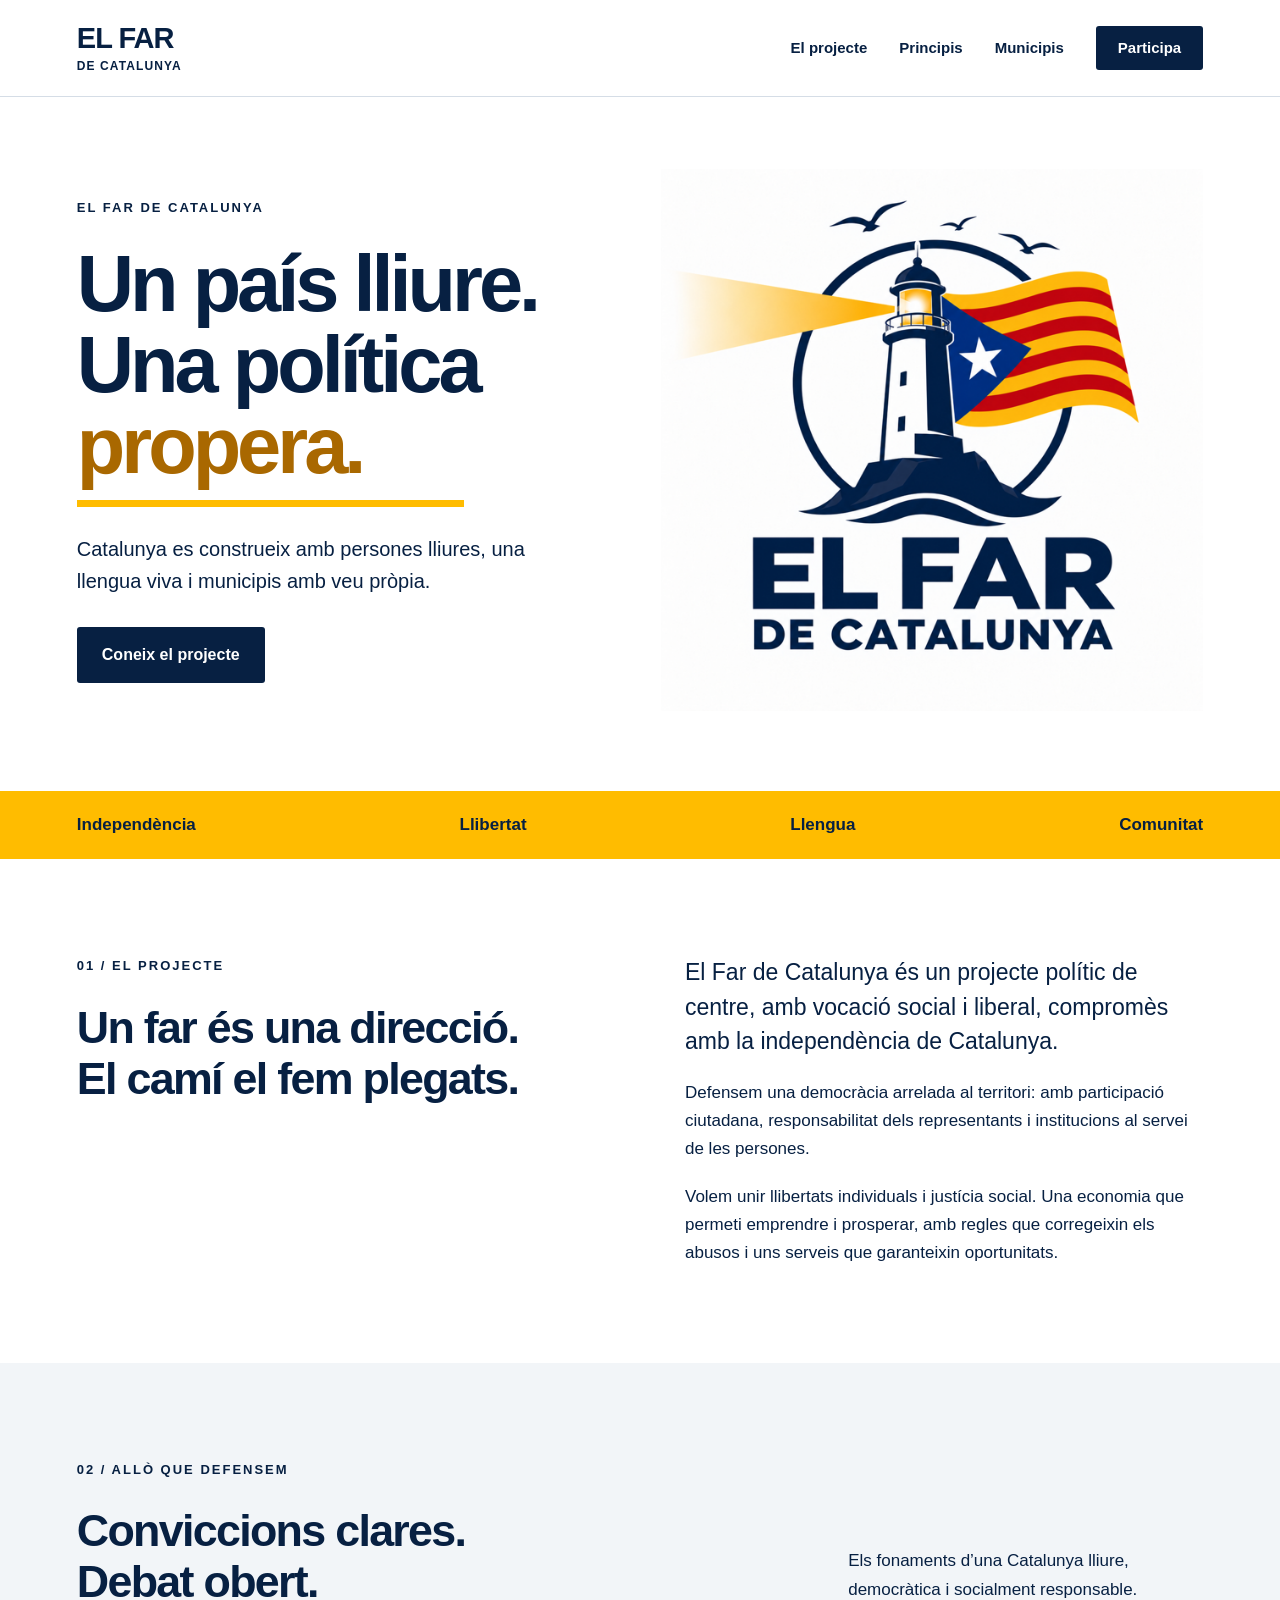
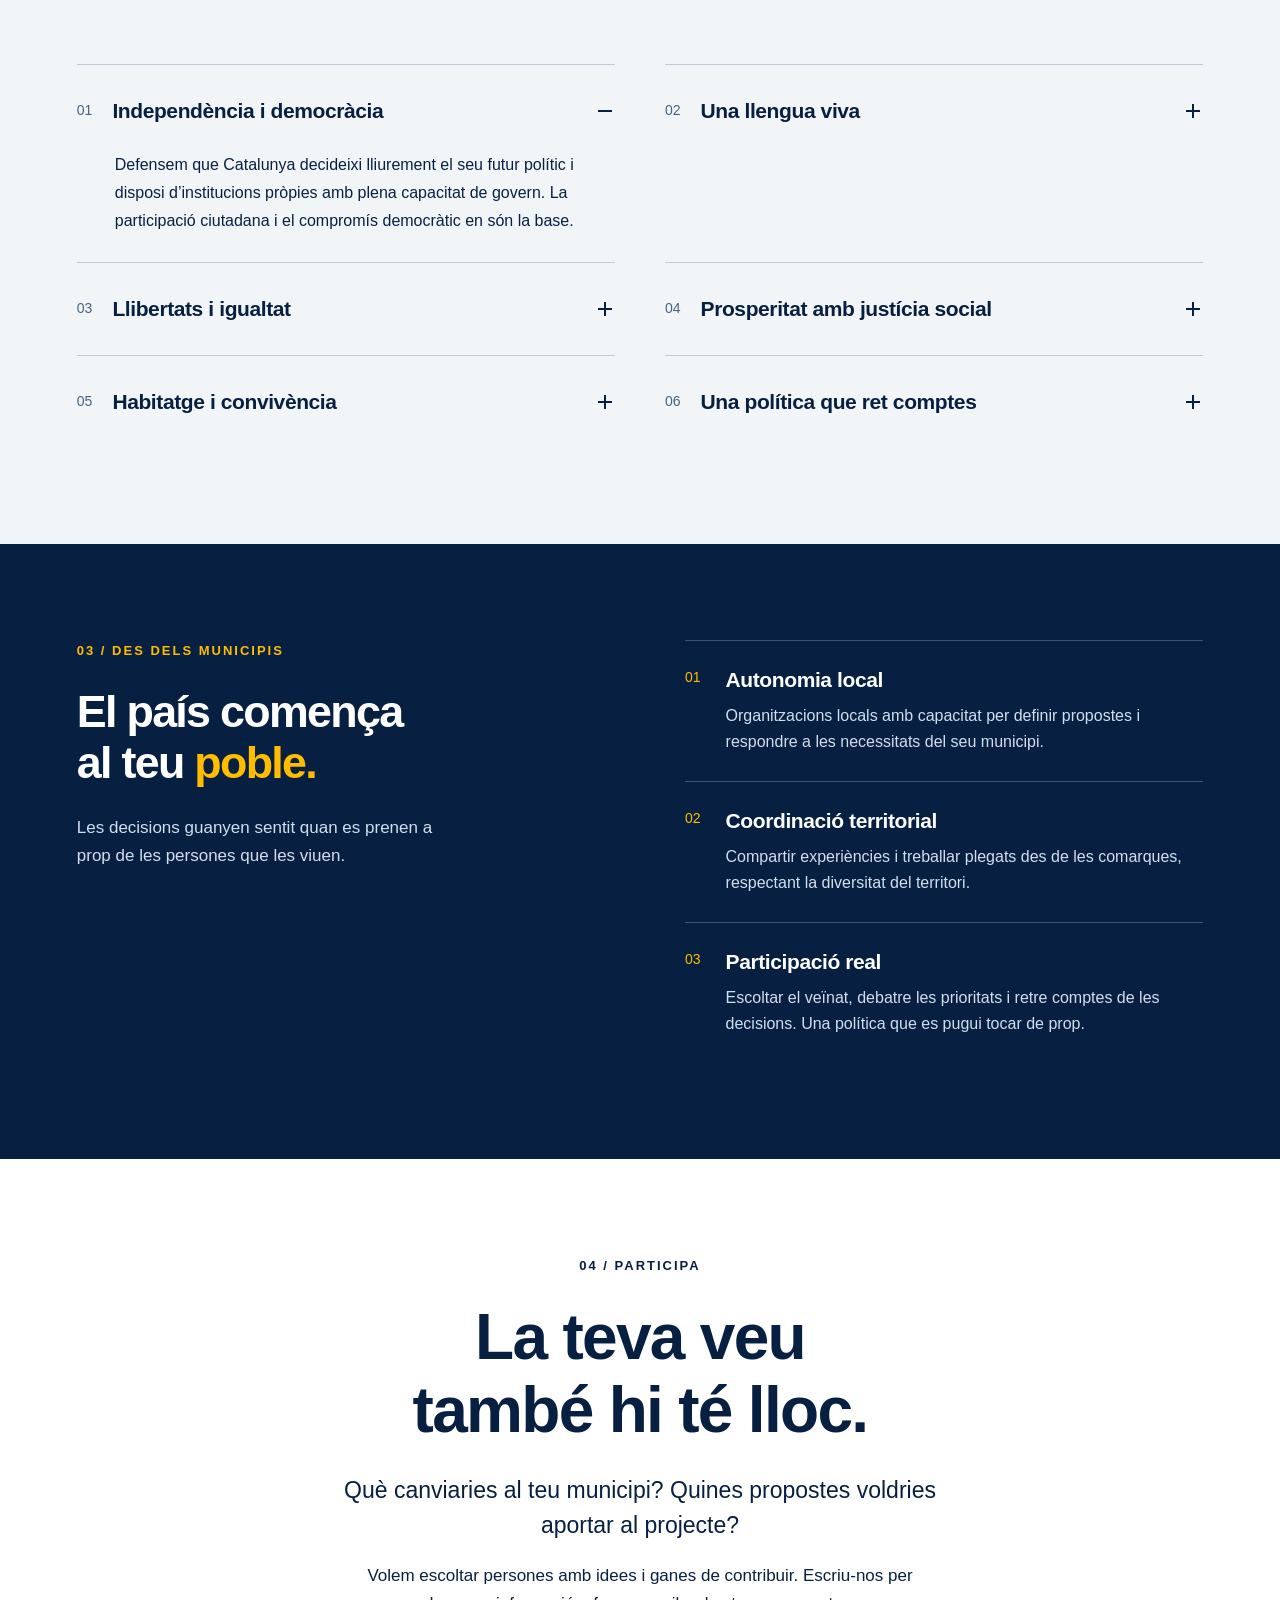
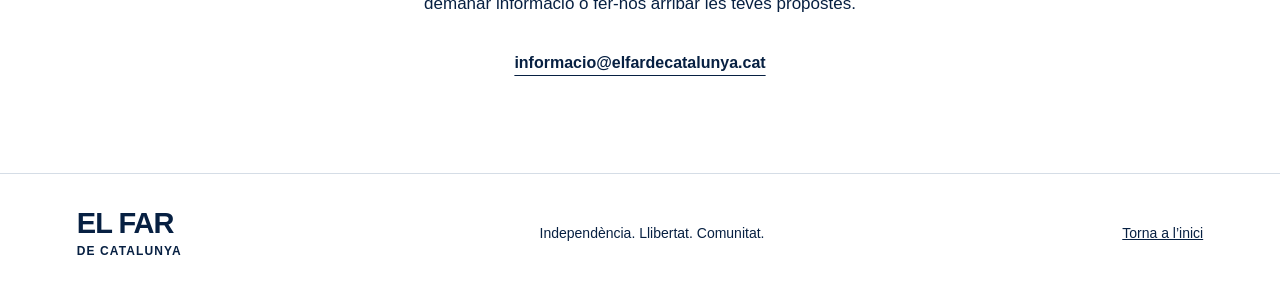
==== index.html @ fb8ab5bc "Add files via upload" ====
<!doctype html>
<html lang="ca">
<head>
<meta charset="utf-8"><meta name="viewport" content="width=device-width,initial-scale=1">
<title>El Far de Catalunya · Un país lliure, des de cada municipi</title>
<meta name="description" content="Coneix El Far de Catalunya: independència, llengua catalana, llibertats individuals, justícia social i municipis amb veu pròpia.">
<link rel="icon" type="image/svg+xml" href="data:image/svg+xml,%3Csvg xmlns='http://www.w3.org/2000/svg' viewBox='0 0 32 32'%3E%3Crect width='32' height='32' rx='6' fill='%23072042'/%3E%3Cpath d='M12 27h9l-2-18h-5z' fill='white'/%3E%3Cpath d='M17 8L30 3v10z' fill='%23ffbc00'/%3E%3C/svg%3E">
<link rel="stylesheet" href="style.css">
</head>
<body>
<a class="skip" href="#contingut">Ves al contingut</a>
<header><a class="wordmark" href="#inici" aria-label="El Far de Catalunya, inici">EL FAR<span>DE CATALUNYA</span></a><nav aria-label="Navegació principal"><a href="#projecte">El projecte</a><a href="#principis">Principis</a><a href="#municipis">Municipis</a><a class="nav-part" href="#participa">Participa</a></nav></header>
<main id="contingut">
<section class="hero wrap" id="inici"><div class="hero-copy"><p class="eyebrow">EL FAR DE CATALUNYA</p><h1>Un país lliure.<br>Una política<br><em>propera.</em></h1><p class="intro">Catalunya es construeix amb persones lliures, una llengua viva i municipis amb veu pròpia.</p><a class="button" href="#projecte">Coneix el projecte</a></div><div class="hero-art"><img src="logo.png" width="640" height="640" alt="Logotip d’El Far de Catalunya: un far il·lumina el mar, al costat de l’estelada i tres gavines."></div></section>
<div class="values-band"><div class="wrap"><span>Independència</span><span>Llibertat</span><span>Llengua</span><span>Comunitat</span></div></div>
<section class="wrap project section" id="projecte"><div><p class="eyebrow">01 / EL PROJECTE</p><h2>Un far és una direcció.<br>El camí el fem plegats.</h2></div><div class="project-text"><p class="lead">El Far de Catalunya és un projecte polític de centre, amb vocació social i liberal, compromès amb la independència de Catalunya.</p><p>Defensem una democràcia arrelada al territori: amb participació ciutadana, responsabilitat dels representants i institucions al servei de les persones.</p><p>Volem unir llibertats individuals i justícia social. Una economia que permeti emprendre i prosperar, amb regles que corregeixin els abusos i uns serveis que garanteixin oportunitats.</p></div></section>
<section class="principles section" id="principis"><div class="wrap"><div class="section-heading"><div><p class="eyebrow">02 / ALLÒ QUE DEFENSEM</p><h2>Conviccions clares.<br>Debat obert.</h2></div><p>Els fonaments d’una Catalunya lliure, democràtica i socialment responsable.</p></div><div class="principles-grid">
<details open><summary><span class="number">01</span><h3>Independència i democràcia</h3><span class="plus" aria-hidden="true"></span></summary><p>Defensem que Catalunya decideixi lliurement el seu futur polític i disposi d’institucions pròpies amb plena capacitat de govern. La participació ciutadana i el compromís democràtic en són la base.</p></details>
<details><summary><span class="number">02</span><h3>Una llengua viva</h3><span class="plus" aria-hidden="true"></span></summary><p>El català és la llengua nacional i el punt de trobada de la vida col·lectiva. En defensem l’ús normal a l’escola, a les institucions, a la feina i al carrer, i la condició de llengua oficial de la Catalunya independent.</p></details>
<details><summary><span class="number">03</span><h3>Llibertats i igualtat</h3><span class="plus" aria-hidden="true"></span></summary><p>Defensem la llibertat d’expressió i de consciència, la laïcitat de les institucions i la igualtat davant la llei. Els drets de les persones, sense discriminació, han de guiar l’acció pública.</p></details>
<details><summary><span class="number">04</span><h3>Prosperitat amb justícia social</h3><span class="plus" aria-hidden="true"></span></summary><p>Una economia de mercat amb iniciativa i competència, regulada per corregir injustícies. Volem serveis de salut i educació accessibles i de qualitat, protecció social i oportunitats reals per a tothom.</p></details>
<details><summary><span class="number">05</span><h3>Habitatge i convivència</h3><span class="plus" aria-hidden="true"></span></summary><p>L’accés a l’habitatge, la seguretat i el respecte de les normes comunes són condicions d’una vida digna. Defensem una immigració planificada d’acord amb la feina, l’habitatge i els serveis disponibles, amb integració lingüística, drets i deures compartits.</p></details>
<details><summary><span class="number">06</span><h3>Una política que ret comptes</h3><span class="plus" aria-hidden="true"></span></summary><p>Defensem la limitació de mandats, la transparència i els mecanismes de revocació democràtica. Representar la ciutadania és una responsabilitat temporal que exigeix escoltar, explicar i respondre.</p></details>
</div></div></section>
<section class="municipal section" id="municipis"><div class="wrap municipal-grid"><div><p class="eyebrow">03 / DES DELS MUNICIPIS</p><h2>El país comença<br>al teu <em>poble.</em></h2><p>Les decisions guanyen sentit quan es prenen a prop de les persones que les viuen.</p></div><div class="municipal-points"><article><span>01</span><div><h3>Autonomia local</h3><p>Organitzacions locals amb capacitat per definir propostes i respondre a les necessitats del seu municipi.</p></div></article><article><span>02</span><div><h3>Coordinació territorial</h3><p>Compartir experiències i treballar plegats des de les comarques, respectant la diversitat del territori.</p></div></article><article><span>03</span><div><h3>Participació real</h3><p>Escoltar el veïnat, debatre les prioritats i retre comptes de les decisions. Una política que es pugui tocar de prop.</p></div></article></div></div></section>
<section class="wrap section participate" id="participa"><p class="eyebrow">04 / PARTICIPA</p><h2>La teva veu<br>també hi té lloc.</h2><p class="lead">Què canviaries al teu municipi? Quines propostes voldries aportar al projecte?</p><p>Volem escoltar persones amb idees i ganes de contribuir. Escriu-nos per demanar informació o fer-nos arribar les teves propostes.</p><a class="text-link" href="mailto:informacio@elfardecatalunya.cat" style="overflow-wrap:anywhere">informacio@elfardecatalunya.cat</a></section>
</main><footer><div class="wrap footer-inner"><a class="wordmark" href="#inici">EL FAR<span>DE CATALUNYA</span></a><p>Independència. Llibertat. Comunitat.</p><a href="#inici">Torna a l’inici</a></div></footer>
</body></html>
---- style.css ----
:root{--navy:#072042;--blue:#193e65;--gold:#ffbc00;--paper:#fff;--soft:#f2f5f8;--line:#d5dde6}*{box-sizing:border-box}html{scroll-behavior:smooth;scroll-padding-top:100px}body{margin:0;color:var(--navy);background:var(--paper);font-family:Arial,Helvetica,sans-serif;font-size:17px;line-height:1.65}a{color:inherit}a:focus-visible,summary:focus-visible{outline:3px solid #ba4700;outline-offset:6px}.wrap{width:min(1200px,88%);margin-inline:auto}header{display:flex;align-items:center;justify-content:space-between;gap:24px;padding:24px 6%;border-bottom:1px solid var(--line);background:#fff;position:relative;z-index:10}.wordmark{font-weight:900;font-size:29px;line-height:1;letter-spacing:-1px;text-decoration:none;display:inline-block;white-space:nowrap}.wordmark span{display:block;font-size:12px;letter-spacing:1.1px;margin-top:7px}nav{display:flex;gap:32px;align-items:center}nav a{text-decoration:none;font-size:15px;font-weight:700}nav a:hover,.text-link:hover{text-decoration:underline;text-underline-offset:5px}.nav-part{padding:10px 22px;background:var(--navy);color:white;border-radius:3px}.hero{display:grid;grid-template-columns:1.05fr 1fr;align-items:center;gap:15px;padding-block:72px 80px}.eyebrow{font-size:13px;font-weight:800;letter-spacing:2px;margin:0 0 25px}h1{font-size:clamp(56px,6.2vw,88px);line-height:1.02;letter-spacing:-4px;margin:0 0 25px;font-weight:800}em{font-style:normal;color:#a96800}h1 em{position:relative}h1 em:after{content:"";height:7px;background:var(--gold);display:block;width:68%;margin-top:13px}.intro{font-size:20px;max-width:450px;line-height:1.6;margin:26px 0 30px}.button{display:inline-block;background:var(--navy);color:white;padding:15px 25px;text-decoration:none;font-size:16px;font-weight:700;border-radius:3px}.button:hover{background:var(--blue)}.hero-art img{width:100%;height:auto;display:block}.values-band{background:var(--gold)}.values-band .wrap{display:flex;justify-content:space-between;gap:20px;padding-block:20px;font-size:17px;font-weight:800}.section{padding-block:96px}h2{font-size:clamp(34px,3.5vw,49px);line-height:1.14;letter-spacing:-1.7px;margin:0 0 26px}h3{font-size:21px;line-height:1.3;letter-spacing:-.4px;margin:0}p{margin:0 0 20px}.project{display:grid;grid-template-columns:1fr 1fr;gap:90px}.lead{font-size:23px;line-height:1.5}.project-text p:last-child{margin-bottom:0}.principles{background:var(--soft)}.section-heading{display:flex;justify-content:space-between;gap:70px;align-items:end;margin-bottom:30px}.section-heading>p{max-width:355px;margin-bottom:30px}.principles-grid{display:grid;grid-template-columns:1fr 1fr;gap:0 50px;align-items:start}details{border-top:1px solid #bfcbd8;padding:24px 0}summary{list-style:none;display:flex;gap:20px;align-items:center;cursor:pointer;min-height:44px}summary::-webkit-details-marker{display:none}.number{font-size:14px;color:#456381}.plus{margin-left:auto;flex-shrink:0;width:20px;height:20px;position:relative}.plus:before,.plus:after{content:"";position:absolute;background:var(--navy);top:9px;left:3px;width:14px;height:2px}.plus:after{transform:rotate(90deg)}details[open] .plus:after{transform:rotate(0)}details p{margin:18px 0 3px 38px;font-size:16px;line-height:1.75}.municipal{background:var(--navy);color:white}.municipal-grid{display:grid;grid-template-columns:1fr 1fr;gap:90px}.municipal .eyebrow,.municipal em{color:var(--gold)}.municipal-grid>div>p:last-child{max-width:370px;color:#d3deec}.municipal-points article{display:flex;gap:25px;padding:25px 0;border-top:1px solid #3d526f}.municipal-points article>span{color:var(--gold);font-size:14px}.municipal-points h3{margin-bottom:10px}.municipal-points p{color:#d3deec;margin:0;font-size:16px}.participate{max-width:790px;text-align:center}.participate h2{font-size:clamp(42px,5vw,64px)}.participate .lead{margin-inline:auto;max-width:600px}.participate>p:not(.eyebrow){max-width:610px;margin-inline:auto}.text-link{font-size:16px;font-weight:700;text-underline-offset:7px;display:inline-block;margin-top:12px}footer{border-top:1px solid var(--line);padding:35px 0}.footer-inner{display:flex;align-items:center;justify-content:space-between;gap:25px}.footer-inner p,.footer-inner>a:last-child{font-size:14px;margin:0}.skip{position:absolute;top:-100px;left:15px;background:white;padding:10px;z-index:30}.skip:focus{top:10px}@media(max-width:850px){header{padding:20px 6%;flex-wrap:wrap}nav{gap:20px;flex-wrap:wrap}nav a{font-size:14px}.hero{padding-block:50px;grid-template-columns:1fr 1fr}h1{font-size:58px;letter-spacing:-2px}.intro{font-size:18px}.project,.municipal-grid{gap:40px}.section{padding-block:65px}.section-heading{gap:30px}.principles-grid{gap:0 25px}.footer-inner{flex-wrap:wrap}}@media(max-width:600px){header{gap:20px}.wordmark{font-size:25px}nav{width:100%;justify-content:space-between;gap:10px}.nav-part{padding:7px 12px}.hero{grid-template-columns:1fr;padding-top:38px;gap:20px}.hero-copy{max-width:440px}h1{font-size:58px}.hero-art{max-width:360px;margin:auto}.eyebrow{font-size:12px}.values-band .wrap{display:grid;grid-template-columns:1fr 1fr;gap:8px 22px;font-size:16px}.project,.municipal-grid{grid-template-columns:1fr;gap:25px}.section-heading{display:block}.section-heading>p{max-width:none;margin:0 0 30px}.principles-grid{grid-template-columns:1fr}.lead{font-size:21px}.section{padding-block:55px}h2{font-size:36px}h3{font-size:20px}.footer-inner{align-items:start;flex-direction:column;gap:25px}}@media(prefers-reduced-motion:reduce){html{scroll-behavior:auto}}
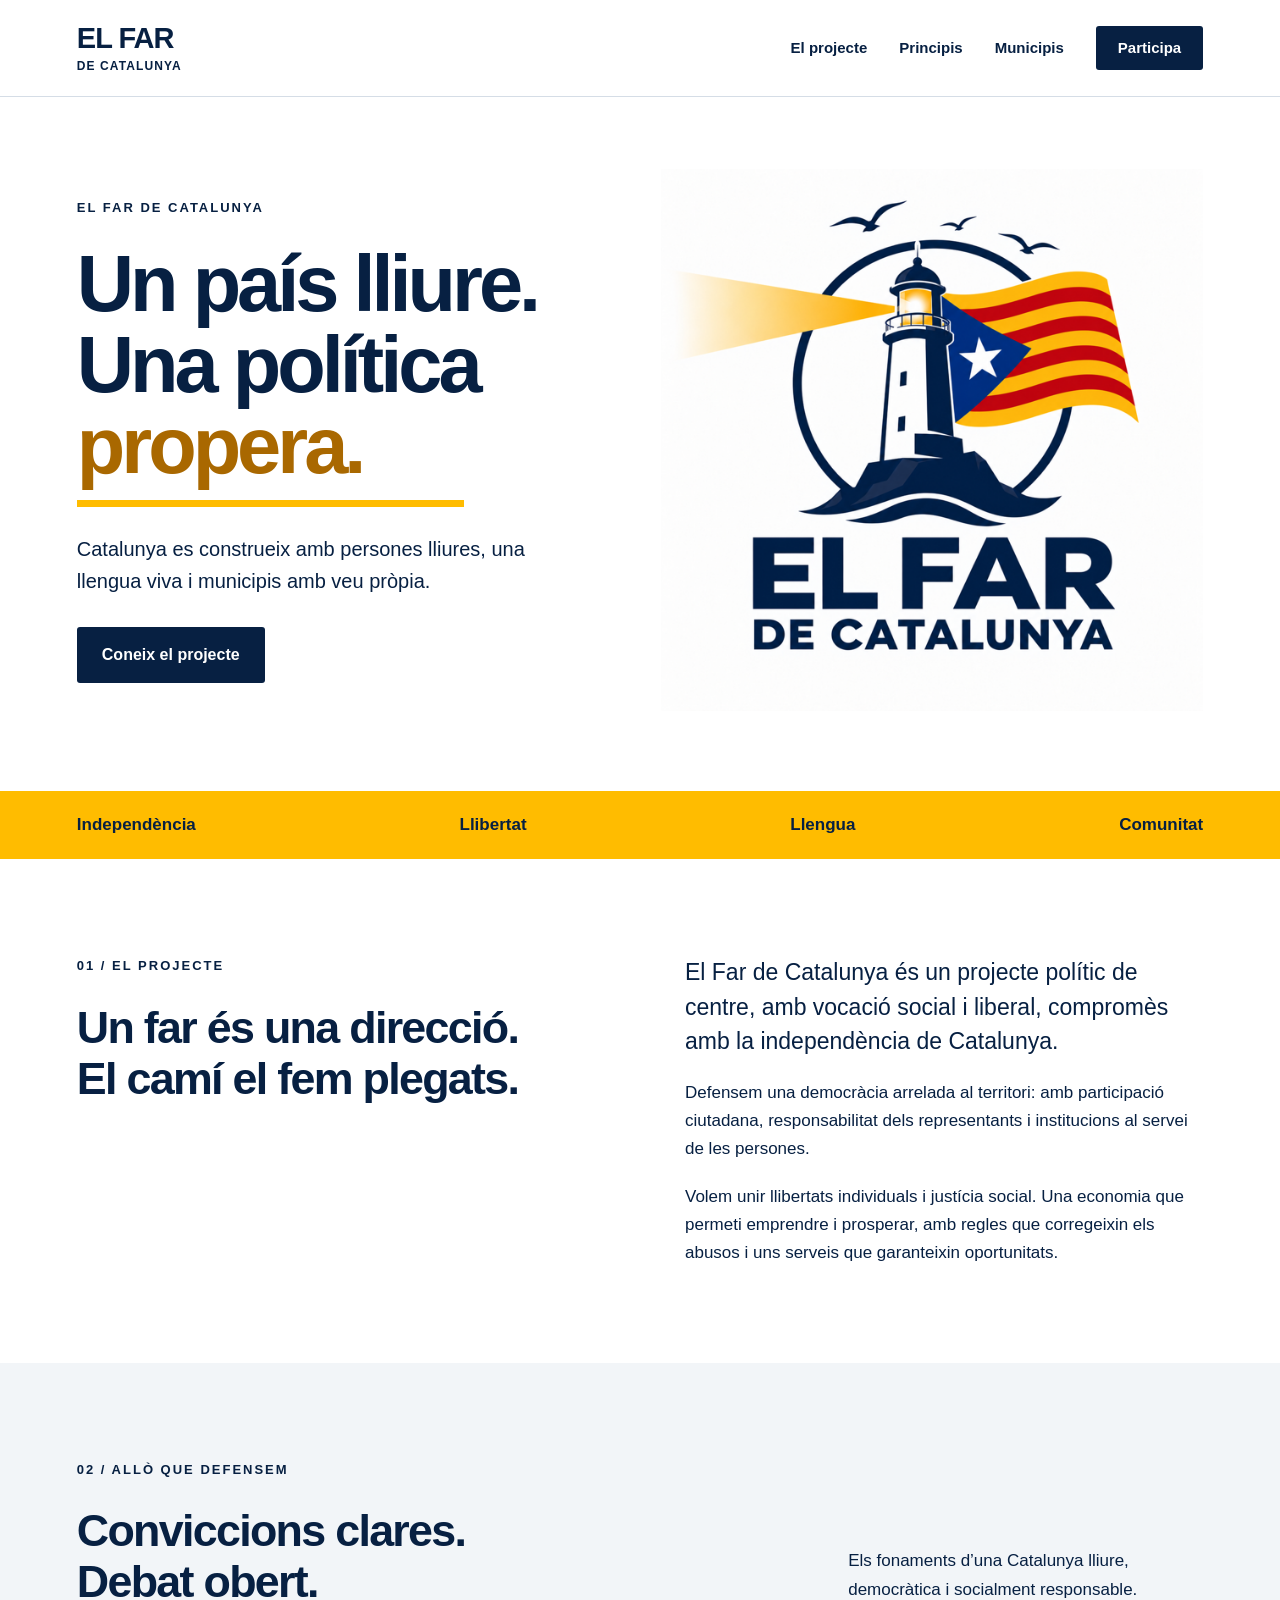
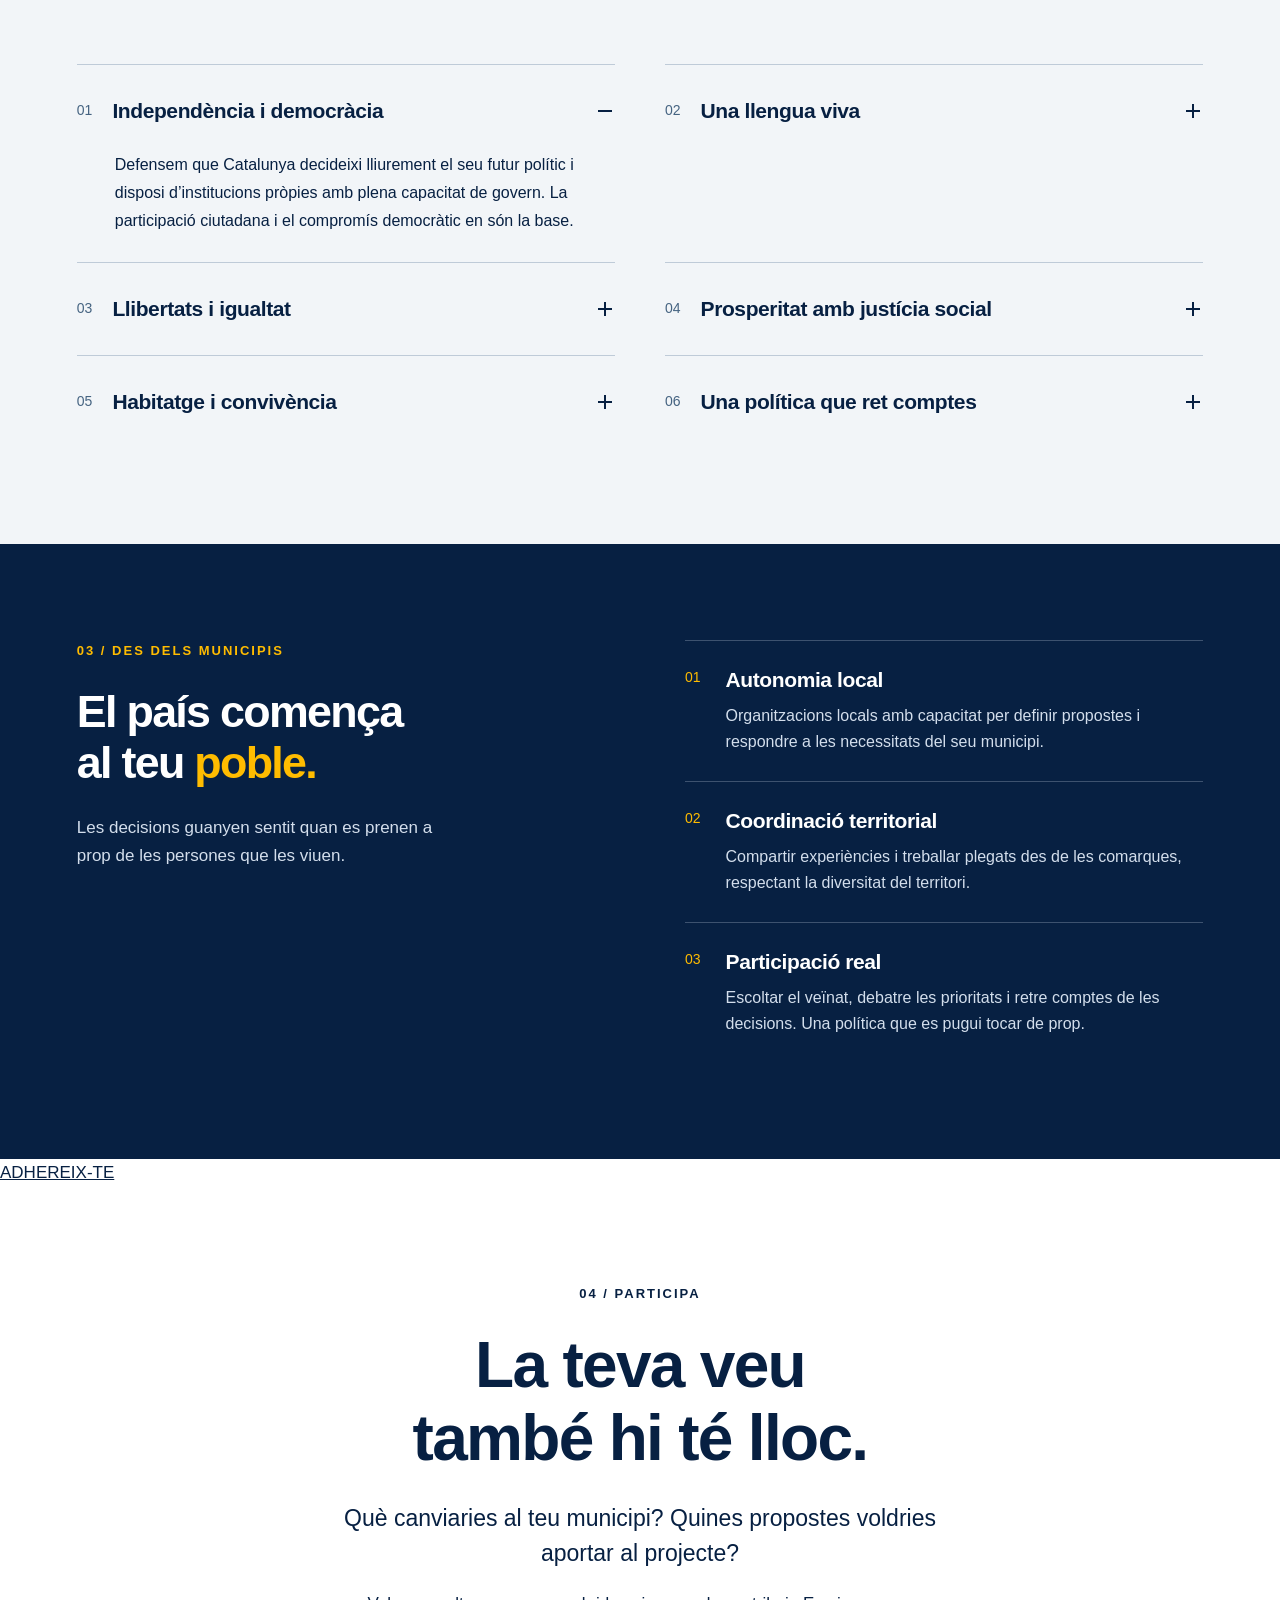
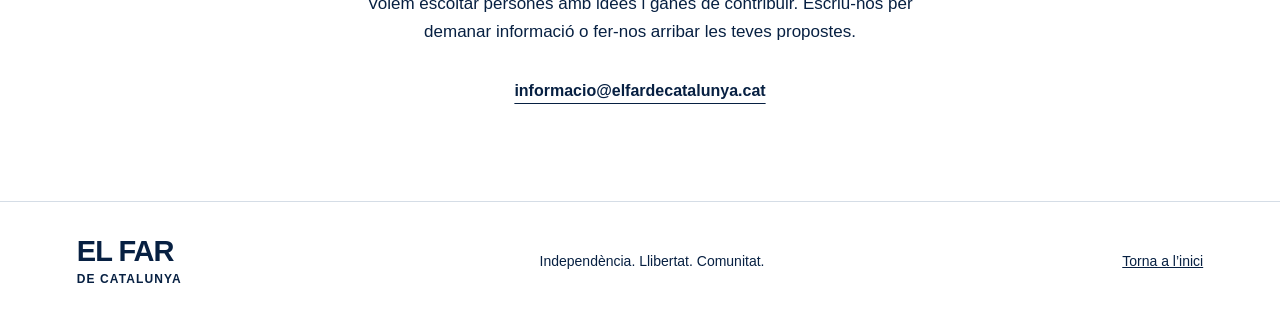
==== commit 822e377e: "Update index.html" ====
--- a/index.html
+++ b/index.html
@@ -23,6 +23,7 @@
 <details><summary><span class="number">06</span><h3>Una política que ret comptes</h3><span class="plus" aria-hidden="true"></span></summary><p>Defensem la limitació de mandats, la transparència i els mecanismes de revocació democràtica. Representar la ciutadania és una responsabilitat temporal que exigeix escoltar, explicar i respondre.</p></details>
 </div></div></section>
 <section class="municipal section" id="municipis"><div class="wrap municipal-grid"><div><p class="eyebrow">03 / DES DELS MUNICIPIS</p><h2>El país comença<br>al teu <em>poble.</em></h2><p>Les decisions guanyen sentit quan es prenen a prop de les persones que les viuen.</p></div><div class="municipal-points"><article><span>01</span><div><h3>Autonomia local</h3><p>Organitzacions locals amb capacitat per definir propostes i respondre a les necessitats del seu municipi.</p></div></article><article><span>02</span><div><h3>Coordinació territorial</h3><p>Compartir experiències i treballar plegats des de les comarques, respectant la diversitat del territori.</p></div></article><article><span>03</span><div><h3>Participació real</h3><p>Escoltar el veïnat, debatre les prioritats i retre comptes de les decisions. Una política que es pugui tocar de prop.</p></div></article></div></div></section>
+<a href="formulari.html">ADHEREIX-TE</a>
 <section class="wrap section participate" id="participa"><p class="eyebrow">04 / PARTICIPA</p><h2>La teva veu<br>també hi té lloc.</h2><p class="lead">Què canviaries al teu municipi? Quines propostes voldries aportar al projecte?</p><p>Volem escoltar persones amb idees i ganes de contribuir. Escriu-nos per demanar informació o fer-nos arribar les teves propostes.</p><a class="text-link" href="mailto:informacio@elfardecatalunya.cat" style="overflow-wrap:anywhere">informacio@elfardecatalunya.cat</a></section>
 </main><footer><div class="wrap footer-inner"><a class="wordmark" href="#inici">EL FAR<span>DE CATALUNYA</span></a><p>Independència. Llibertat. Comunitat.</p><a href="#inici">Torna a l’inici</a></div></footer>
 </body></html>
